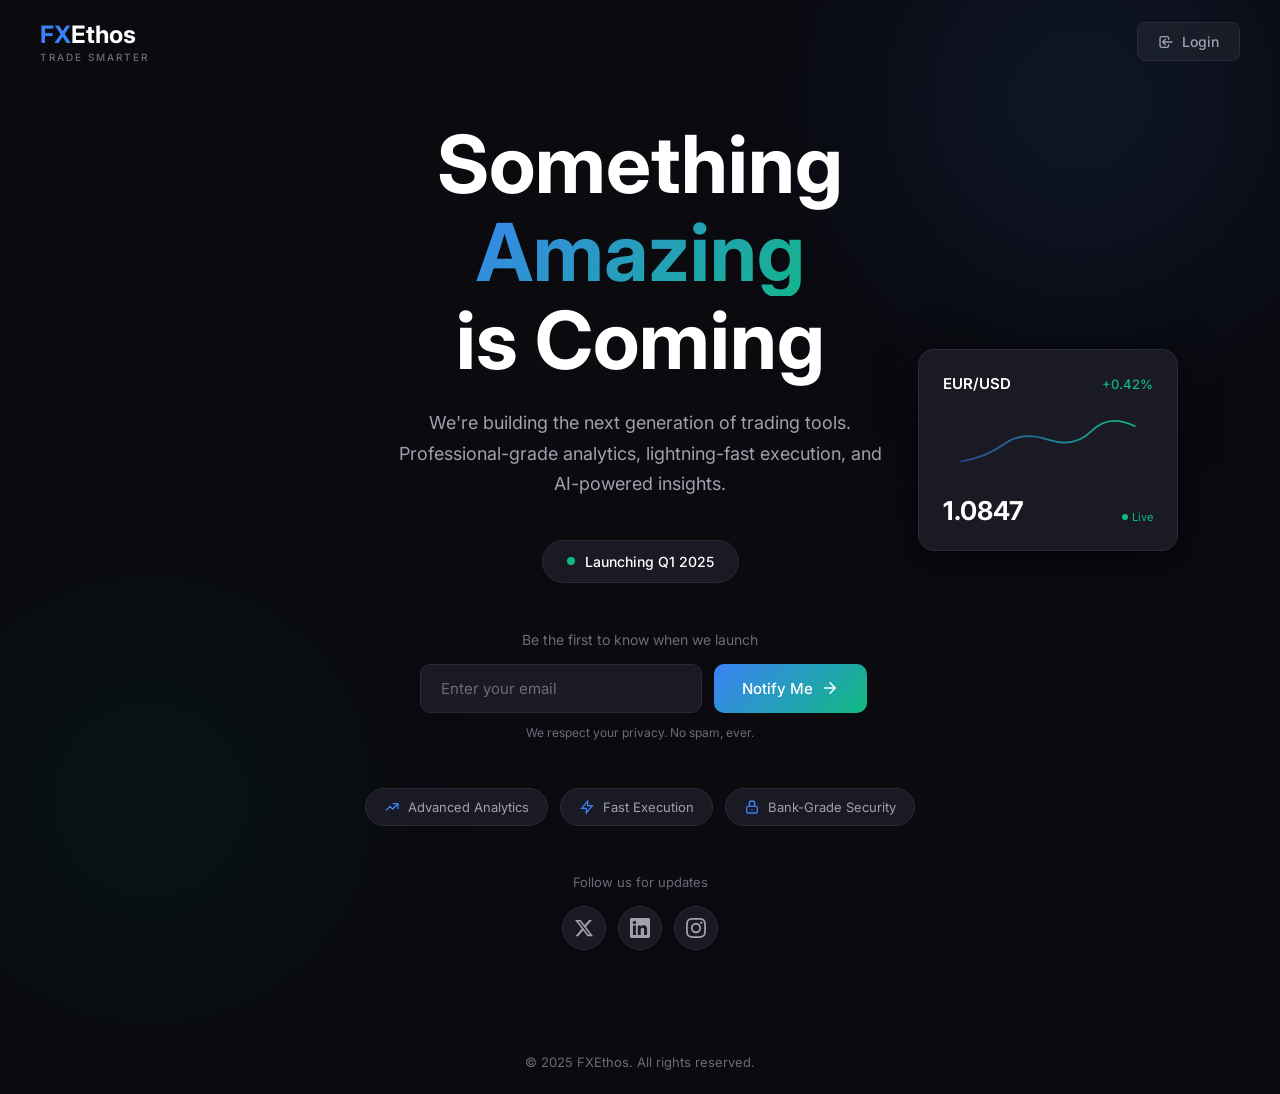
==== index.html @ 4a4040ed "Add Trade Smarter slogan to website - Added slogan under logo on Coming Soon page - Added slogan und" ====
<!DOCTYPE html>
<html lang="en">
<head>
    <meta charset="UTF-8">
    <meta name="viewport" content="width=device-width, initial-scale=1.0">
    <title>FXEthos - Coming Soon</title>
    <link rel="icon" type="image/svg+xml" href="favicon.svg">
    <link rel="preconnect" href="https://fonts.googleapis.com">
    <link rel="preconnect" href="https://fonts.gstatic.com" crossorigin>
    <link href="https://fonts.googleapis.com/css2?family=Inter:wght@300;400;500;600;700&display=swap" rel="stylesheet">
    <style>
        :root {
            --color-bg: #0a0a0f;
            --color-bg-card: #1a1a24;
            --color-text: #ffffff;
            --color-text-secondary: #a0a0b0;
            --color-text-muted: #6b6b7b;
            --color-primary: #3b82f6;
            --color-accent: #10b981;
            --color-border: #2a2a3a;
            --font-family: 'Inter', -apple-system, BlinkMacSystemFont, 'Segoe UI', Roboto, sans-serif;
        }

        * {
            margin: 0;
            padding: 0;
            box-sizing: border-box;
        }

        body {
            font-family: var(--font-family);
            background-color: var(--color-bg);
            color: var(--color-text);
            min-height: 100vh;
            display: flex;
            flex-direction: column;
            overflow-x: hidden;
            -webkit-font-smoothing: antialiased;
        }

        /* Background Effects */
        .bg-effects {
            position: fixed;
            inset: 0;
            z-index: 0;
            pointer-events: none;
        }

        .gradient-orb {
            position: absolute;
            border-radius: 50%;
            filter: blur(100px);
            opacity: 0.5;
        }

        .orb-1 {
            width: 600px;
            height: 600px;
            background: radial-gradient(circle, rgba(59, 130, 246, 0.3) 0%, transparent 70%);
            top: -200px;
            right: -100px;
            animation: float 20s ease-in-out infinite;
        }

        .orb-2 {
            width: 500px;
            height: 500px;
            background: radial-gradient(circle, rgba(16, 185, 129, 0.2) 0%, transparent 70%);
            bottom: -150px;
            left: -100px;
            animation: float 25s ease-in-out infinite reverse;
        }

        .grid-overlay {
            position: absolute;
            inset: 0;
            background-image:
                linear-gradient(rgba(255, 255, 255, 0.02) 1px, transparent 1px),
                linear-gradient(90deg, rgba(255, 255, 255, 0.02) 1px, transparent 1px);
            background-size: 60px 60px;
            mask-image: radial-gradient(ellipse at center, black 0%, transparent 70%);
        }

        @keyframes float {
            0%, 100% { transform: translate(0, 0) scale(1); }
            50% { transform: translate(30px, -30px) scale(1.1); }
        }

        /* Header with Login */
        .header {
            position: fixed;
            top: 0;
            left: 0;
            right: 0;
            padding: 20px 40px;
            display: flex;
            justify-content: space-between;
            align-items: center;
            z-index: 100;
        }

        .logo-container {
            display: flex;
            flex-direction: column;
        }

        .logo {
            font-size: 24px;
            font-weight: 700;
            text-decoration: none;
        }

        .logo-fx { color: var(--color-primary); }
        .logo-ethos { color: var(--color-text); }

        .logo-slogan {
            font-size: 10px;
            font-weight: 500;
            letter-spacing: 2px;
            color: var(--color-text-muted);
            text-transform: uppercase;
            margin-top: 2px;
        }

        .login-btn {
            display: inline-flex;
            align-items: center;
            gap: 8px;
            padding: 10px 20px;
            font-size: 14px;
            font-weight: 500;
            color: var(--color-text-secondary);
            background: rgba(255, 255, 255, 0.05);
            border: 1px solid var(--color-border);
            border-radius: 8px;
            text-decoration: none;
            transition: all 0.3s ease;
        }

        .login-btn:hover {
            background: rgba(255, 255, 255, 0.1);
            border-color: var(--color-primary);
            color: var(--color-text);
        }

        .login-btn svg {
            width: 16px;
            height: 16px;
        }

        /* Main Content */
        .coming-soon {
            flex: 1;
            display: flex;
            flex-direction: column;
            align-items: center;
            justify-content: center;
            padding: 120px 24px 80px;
            position: relative;
            z-index: 1;
            text-align: center;
        }

        .main-title {
            font-size: clamp(48px, 10vw, 80px);
            font-weight: 700;
            line-height: 1.1;
            margin-bottom: 24px;
        }

        .title-line {
            display: block;
        }

        .title-line.highlight {
            background: linear-gradient(135deg, var(--color-primary) 0%, var(--color-accent) 100%);
            -webkit-background-clip: text;
            -webkit-text-fill-color: transparent;
            background-clip: text;
        }

        .tagline {
            font-size: 18px;
            color: var(--color-text-secondary);
            max-width: 500px;
            line-height: 1.7;
            margin-bottom: 40px;
        }

        /* Launch Badge */
        .launch-badge {
            display: inline-flex;
            align-items: center;
            gap: 10px;
            padding: 12px 24px;
            background: var(--color-bg-card);
            border: 1px solid var(--color-border);
            border-radius: 50px;
            font-size: 14px;
            font-weight: 500;
            color: var(--color-text);
            margin-bottom: 48px;
        }

        .pulse-dot {
            width: 8px;
            height: 8px;
            background: var(--color-accent);
            border-radius: 50%;
            animation: pulse 2s infinite;
        }

        @keyframes pulse {
            0%, 100% { opacity: 1; box-shadow: 0 0 0 0 rgba(16, 185, 129, 0.5); }
            50% { opacity: 0.8; box-shadow: 0 0 0 8px rgba(16, 185, 129, 0); }
        }

        /* Email Signup */
        .notify-section {
            margin-bottom: 48px;
        }

        .notify-text {
            font-size: 14px;
            color: var(--color-text-muted);
            margin-bottom: 16px;
        }

        .notify-form {
            display: flex;
            gap: 12px;
            max-width: 440px;
            margin: 0 auto;
        }

        .email-input {
            flex: 1;
            padding: 14px 20px;
            font-size: 15px;
            font-family: inherit;
            background: var(--color-bg-card);
            border: 1px solid var(--color-border);
            border-radius: 10px;
            color: var(--color-text);
            outline: none;
            transition: all 0.3s ease;
        }

        .email-input::placeholder {
            color: var(--color-text-muted);
        }

        .email-input:focus {
            border-color: var(--color-primary);
            box-shadow: 0 0 0 3px rgba(59, 130, 246, 0.1);
        }

        .btn-primary {
            display: inline-flex;
            align-items: center;
            gap: 8px;
            padding: 14px 28px;
            font-size: 15px;
            font-weight: 500;
            font-family: inherit;
            background: linear-gradient(135deg, var(--color-primary) 0%, var(--color-accent) 100%);
            color: white;
            border: none;
            border-radius: 10px;
            cursor: pointer;
            transition: all 0.3s ease;
            white-space: nowrap;
        }

        .btn-primary:hover {
            transform: translateY(-2px);
            box-shadow: 0 0 30px rgba(59, 130, 246, 0.4);
        }

        .privacy-note {
            font-size: 12px;
            color: var(--color-text-muted);
            margin-top: 12px;
        }

        /* Features Preview */
        .features-preview {
            display: flex;
            flex-wrap: wrap;
            justify-content: center;
            gap: 12px;
            margin-bottom: 48px;
        }

        .feature-pill {
            display: inline-flex;
            align-items: center;
            gap: 8px;
            padding: 10px 18px;
            background: var(--color-bg-card);
            border: 1px solid var(--color-border);
            border-radius: 50px;
            font-size: 13px;
            color: var(--color-text-secondary);
        }

        .feature-pill svg {
            color: var(--color-primary);
        }

        /* Social Links */
        .social-section {
            text-align: center;
        }

        .social-text {
            font-size: 13px;
            color: var(--color-text-muted);
            margin-bottom: 16px;
        }

        .social-links {
            display: flex;
            justify-content: center;
            gap: 12px;
        }

        .social-link {
            width: 44px;
            height: 44px;
            display: flex;
            align-items: center;
            justify-content: center;
            background: var(--color-bg-card);
            border: 1px solid var(--color-border);
            border-radius: 50%;
            color: var(--color-text-secondary);
            transition: all 0.3s ease;
        }

        .social-link:hover {
            background: var(--color-primary);
            border-color: var(--color-primary);
            color: white;
            transform: translateY(-2px);
        }

        /* Floating Card */
        .floating-card {
            position: fixed;
            right: 8%;
            top: 50%;
            transform: translateY(-50%);
            z-index: 1;
            display: none;
        }

        @media (min-width: 1200px) {
            .floating-card {
                display: block;
            }
        }

        .trading-card {
            background: var(--color-bg-card);
            border: 1px solid var(--color-border);
            border-radius: 16px;
            padding: 24px;
            width: 260px;
            box-shadow: 0 8px 40px rgba(0, 0, 0, 0.5);
            animation: cardFloat 6s ease-in-out infinite;
        }

        @keyframes cardFloat {
            0%, 100% { transform: translateY(0); }
            50% { transform: translateY(-20px); }
        }

        .trading-card-header {
            display: flex;
            justify-content: space-between;
            align-items: center;
            margin-bottom: 16px;
        }

        .pair {
            font-weight: 600;
            font-size: 15px;
        }

        .change {
            font-size: 13px;
            font-weight: 500;
        }

        .change.positive { color: var(--color-accent); }

        .trading-card-chart {
            height: 70px;
            margin-bottom: 16px;
        }

        .chart-line {
            width: 100%;
            height: 100%;
        }

        .trading-card-price {
            display: flex;
            justify-content: space-between;
            align-items: baseline;
        }

        .price {
            font-size: 26px;
            font-weight: 700;
        }

        .time {
            font-size: 11px;
            color: var(--color-accent);
            display: flex;
            align-items: center;
            gap: 4px;
        }

        .time::before {
            content: '';
            width: 6px;
            height: 6px;
            background: var(--color-accent);
            border-radius: 50%;
            animation: pulse 2s infinite;
        }

        /* Footer */
        .footer {
            padding: 24px;
            text-align: center;
            position: relative;
            z-index: 1;
        }

        .footer p {
            font-size: 13px;
            color: var(--color-text-muted);
        }

        /* Responsive */
        @media (max-width: 640px) {
            .header {
                padding: 16px 20px;
            }

            .notify-form {
                flex-direction: column;
            }

            .btn-primary {
                justify-content: center;
            }

            .features-preview {
                flex-direction: column;
                align-items: center;
            }
        }

        /* Success message */
        .success-message {
            display: none;
            padding: 16px 24px;
            background: rgba(16, 185, 129, 0.1);
            border: 1px solid var(--color-accent);
            border-radius: 10px;
            color: var(--color-accent);
            font-size: 14px;
            margin-top: 16px;
        }

        .success-message.show {
            display: block;
            animation: fadeIn 0.3s ease;
        }

        @keyframes fadeIn {
            from { opacity: 0; transform: translateY(-10px); }
            to { opacity: 1; transform: translateY(0); }
        }
    </style>
</head>
<body>
    <!-- Background Effects -->
    <div class="bg-effects">
        <div class="gradient-orb orb-1"></div>
        <div class="gradient-orb orb-2"></div>
        <div class="grid-overlay"></div>
    </div>

    <!-- Header -->
    <header class="header">
        <div class="logo-container">
            <a href="#" class="logo">
                <span class="logo-fx">FX</span><span class="logo-ethos">Ethos</span>
            </a>
            <span class="logo-slogan">Trade Smarter</span>
        </div>
        <a href="main.html" class="login-btn">
            <svg xmlns="http://www.w3.org/2000/svg" fill="none" viewBox="0 0 24 24" stroke="currentColor">
                <path stroke-linecap="round" stroke-linejoin="round" stroke-width="2" d="M11 16l-4-4m0 0l4-4m-4 4h14m-5 4v1a3 3 0 01-3 3H6a3 3 0 01-3-3V7a3 3 0 013-3h7a3 3 0 013 3v1"/>
            </svg>
            Login
        </a>
    </header>

    <!-- Main Content -->
    <main class="coming-soon">
        <h1 class="main-title">
            <span class="title-line">Something</span>
            <span class="title-line highlight">Amazing</span>
            <span class="title-line">is Coming</span>
        </h1>

        <p class="tagline">
            We're building the next generation of trading tools.
            Professional-grade analytics, lightning-fast execution, and AI-powered insights.
        </p>

        <div class="launch-badge">
            <span class="pulse-dot"></span>
            <span>Launching Q1 2025</span>
        </div>

        <div class="notify-section">
            <p class="notify-text">Be the first to know when we launch</p>
            <form class="notify-form" id="notifyForm">
                <input
                    type="email"
                    placeholder="Enter your email"
                    class="email-input"
                    required
                >
                <button type="submit" class="btn-primary">
                    Notify Me
                    <svg xmlns="http://www.w3.org/2000/svg" width="18" height="18" viewBox="0 0 24 24" fill="none" stroke="currentColor" stroke-width="2" stroke-linecap="round" stroke-linejoin="round">
                        <path d="M5 12h14M12 5l7 7-7 7"/>
                    </svg>
                </button>
            </form>
            <div class="success-message" id="successMessage">
                Thanks! We'll notify you when we launch.
            </div>
            <p class="privacy-note">We respect your privacy. No spam, ever.</p>
        </div>

        <div class="features-preview">
            <div class="feature-pill">
                <svg xmlns="http://www.w3.org/2000/svg" width="16" height="16" viewBox="0 0 24 24" fill="none" stroke="currentColor" stroke-width="2">
                    <path d="M13 7h8m0 0v8m0-8l-8 8-4-4-6 6"/>
                </svg>
                Advanced Analytics
            </div>
            <div class="feature-pill">
                <svg xmlns="http://www.w3.org/2000/svg" width="16" height="16" viewBox="0 0 24 24" fill="none" stroke="currentColor" stroke-width="2">
                    <path d="M13 10V3L4 14h7v7l9-11h-7z"/>
                </svg>
                Fast Execution
            </div>
            <div class="feature-pill">
                <svg xmlns="http://www.w3.org/2000/svg" width="16" height="16" viewBox="0 0 24 24" fill="none" stroke="currentColor" stroke-width="2">
                    <path d="M12 15v2m-6 4h12a2 2 0 002-2v-6a2 2 0 00-2-2H6a2 2 0 00-2 2v6a2 2 0 002 2zm10-10V7a4 4 0 00-8 0v4h8z"/>
                </svg>
                Bank-Grade Security
            </div>
        </div>

        <div class="social-section">
            <p class="social-text">Follow us for updates</p>
            <div class="social-links">
                <a href="#" aria-label="Twitter" class="social-link">
                    <svg xmlns="http://www.w3.org/2000/svg" width="20" height="20" fill="currentColor" viewBox="0 0 24 24">
                        <path d="M18.244 2.25h3.308l-7.227 8.26 8.502 11.24H16.17l-5.214-6.817L4.99 21.75H1.68l7.73-8.835L1.254 2.25H8.08l4.713 6.231zm-1.161 17.52h1.833L7.084 4.126H5.117z"/>
                    </svg>
                </a>
                <a href="#" aria-label="LinkedIn" class="social-link">
                    <svg xmlns="http://www.w3.org/2000/svg" width="20" height="20" fill="currentColor" viewBox="0 0 24 24">
                        <path d="M20.447 20.452h-3.554v-5.569c0-1.328-.027-3.037-1.852-3.037-1.853 0-2.136 1.445-2.136 2.939v5.667H9.351V9h3.414v1.561h.046c.477-.9 1.637-1.85 3.37-1.85 3.601 0 4.267 2.37 4.267 5.455v6.286zM5.337 7.433c-1.144 0-2.063-.926-2.063-2.065 0-1.138.92-2.063 2.063-2.063 1.14 0 2.064.925 2.064 2.063 0 1.139-.925 2.065-2.064 2.065zm1.782 13.019H3.555V9h3.564v11.452zM22.225 0H1.771C.792 0 0 .774 0 1.729v20.542C0 23.227.792 24 1.771 24h20.451C23.2 24 24 23.227 24 22.271V1.729C24 .774 23.2 0 22.222 0h.003z"/>
                    </svg>
                </a>
                <a href="#" aria-label="Instagram" class="social-link">
                    <svg xmlns="http://www.w3.org/2000/svg" width="20" height="20" fill="currentColor" viewBox="0 0 24 24">
                        <path d="M12 2.163c3.204 0 3.584.012 4.85.07 3.252.148 4.771 1.691 4.919 4.919.058 1.265.069 1.645.069 4.849 0 3.205-.012 3.584-.069 4.849-.149 3.225-1.664 4.771-4.919 4.919-1.266.058-1.644.07-4.85.07-3.204 0-3.584-.012-4.849-.07-3.26-.149-4.771-1.699-4.919-4.92-.058-1.265-.07-1.644-.07-4.849 0-3.204.013-3.583.07-4.849.149-3.227 1.664-4.771 4.919-4.919 1.266-.057 1.645-.069 4.849-.069zM12 0C8.741 0 8.333.014 7.053.072 2.695.272.273 2.69.073 7.052.014 8.333 0 8.741 0 12c0 3.259.014 3.668.072 4.948.2 4.358 2.618 6.78 6.98 6.98C8.333 23.986 8.741 24 12 24c3.259 0 3.668-.014 4.948-.072 4.354-.2 6.782-2.618 6.979-6.98.059-1.28.073-1.689.073-4.948 0-3.259-.014-3.667-.072-4.947-.196-4.354-2.617-6.78-6.979-6.98C15.668.014 15.259 0 12 0zm0 5.838a6.162 6.162 0 100 12.324 6.162 6.162 0 000-12.324zM12 16a4 4 0 110-8 4 4 0 010 8zm6.406-11.845a1.44 1.44 0 100 2.881 1.44 1.44 0 000-2.881z"/>
                    </svg>
                </a>
            </div>
        </div>
    </main>

    <!-- Floating Trading Card -->
    <div class="floating-card">
        <div class="trading-card">
            <div class="trading-card-header">
                <span class="pair">EUR/USD</span>
                <span class="change positive">+0.42%</span>
            </div>
            <div class="trading-card-chart">
                <svg viewBox="0 0 200 80" class="chart-line">
                    <path d="M0,60 Q30,55 50,40 T100,35 T150,25 T200,20" fill="none" stroke="url(#chartGradient)" stroke-width="2"/>
                    <defs>
                        <linearGradient id="chartGradient" x1="0%" y1="0%" x2="100%" y2="0%">
                            <stop offset="0%" style="stop-color:#3b82f6;stop-opacity:0.5" />
                            <stop offset="100%" style="stop-color:#10b981;stop-opacity:1" />
                        </linearGradient>
                    </defs>
                </svg>
            </div>
            <div class="trading-card-price">
                <span class="price" id="livePrice">1.0847</span>
                <span class="time">Live</span>
            </div>
        </div>
    </div>

    <!-- Footer -->
    <footer class="footer">
        <p>&copy; 2025 FXEthos. All rights reserved.</p>
    </footer>

    <script>
        // Form submission
        document.getElementById('notifyForm').addEventListener('submit', function(e) {
            e.preventDefault();
            const email = this.querySelector('.email-input').value;
            console.log('Email submitted:', email);

            // Show success message
            document.getElementById('successMessage').classList.add('show');
            this.querySelector('.email-input').value = '';

            // Hide after 5 seconds
            setTimeout(() => {
                document.getElementById('successMessage').classList.remove('show');
            }, 5000);
        });

        // Simulated live price
        const priceElement = document.getElementById('livePrice');
        let basePrice = 1.0847;

        setInterval(() => {
            const change = (Math.random() - 0.5) * 0.0010;
            basePrice += change;
            if (priceElement) {
                priceElement.textContent = basePrice.toFixed(4);
            }
        }, 3000);
    </script>
</body>
</html>
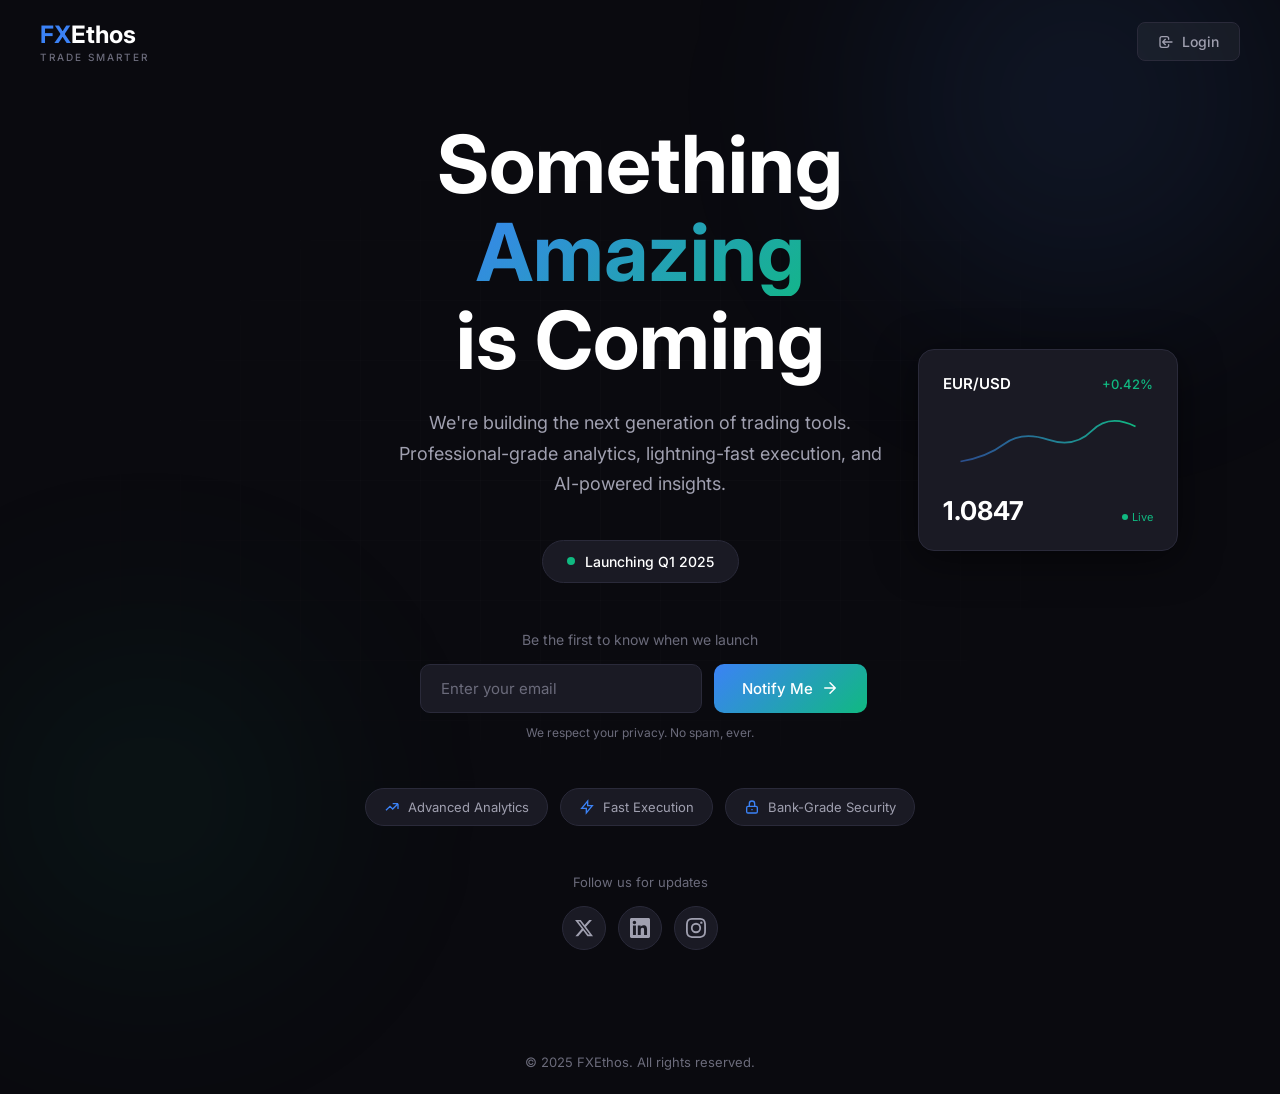
==== commit 73a5a630: "Add X social media assets and update Twitter link - Add X profile picture (400x400) and header banne" ====
--- a/index.html
+++ b/index.html
@@ -533,13 +533,15 @@
 
         <div class="notify-section">
             <p class="notify-text">Be the first to know when we launch</p>
-            <form class="notify-form" id="notifyForm">
+            <form class="notify-form" id="notifyForm" action="https://formspree.io/f/xjggbkoe" method="POST">
                 <input
                     type="email"
+                    name="email"
                     placeholder="Enter your email"
                     class="email-input"
                     required
                 >
+                <input type="hidden" name="_subject" value="New FXEthos Signup!">
                 <button type="submit" class="btn-primary">
                     Notify Me
                     <svg xmlns="http://www.w3.org/2000/svg" width="18" height="18" viewBox="0 0 24 24" fill="none" stroke="currentColor" stroke-width="2" stroke-linecap="round" stroke-linejoin="round">
@@ -577,7 +579,7 @@
         <div class="social-section">
             <p class="social-text">Follow us for updates</p>
             <div class="social-links">
-                <a href="#" aria-label="Twitter" class="social-link">
+                <a href="https://x.com/FXEthosTrader" target="_blank" aria-label="Twitter" class="social-link">
                     <svg xmlns="http://www.w3.org/2000/svg" width="20" height="20" fill="currentColor" viewBox="0 0 24 24">
                         <path d="M18.244 2.25h3.308l-7.227 8.26 8.502 11.24H16.17l-5.214-6.817L4.99 21.75H1.68l7.73-8.835L1.254 2.25H8.08l4.713 6.231zm-1.161 17.52h1.833L7.084 4.126H5.117z"/>
                     </svg>
@@ -627,20 +629,47 @@
     </footer>
 
     <script>
-        // Form submission
-        document.getElementById('notifyForm').addEventListener('submit', function(e) {
+        // Form submission with Formspree
+        document.getElementById('notifyForm').addEventListener('submit', async function(e) {
             e.preventDefault();
-            const email = this.querySelector('.email-input').value;
-            console.log('Email submitted:', email);
-
-            // Show success message
-            document.getElementById('successMessage').classList.add('show');
-            this.querySelector('.email-input').value = '';
-
-            // Hide after 5 seconds
-            setTimeout(() => {
-                document.getElementById('successMessage').classList.remove('show');
-            }, 5000);
+
+            const form = this;
+            const email = form.querySelector('.email-input').value;
+            const submitBtn = form.querySelector('.btn-primary');
+            const originalBtnText = submitBtn.innerHTML;
+
+            // Show loading state
+            submitBtn.innerHTML = 'Sending...';
+            submitBtn.disabled = true;
+
+            try {
+                const response = await fetch(form.action, {
+                    method: 'POST',
+                    body: new FormData(form),
+                    headers: {
+                        'Accept': 'application/json'
+                    }
+                });
+
+                if (response.ok) {
+                    // Show success message
+                    document.getElementById('successMessage').classList.add('show');
+                    form.querySelector('.email-input').value = '';
+
+                    // Hide after 5 seconds
+                    setTimeout(() => {
+                        document.getElementById('successMessage').classList.remove('show');
+                    }, 5000);
+                } else {
+                    alert('Oops! Something went wrong. Please try again.');
+                }
+            } catch (error) {
+                alert('Oops! Something went wrong. Please try again.');
+            }
+
+            // Reset button
+            submitBtn.innerHTML = originalBtnText;
+            submitBtn.disabled = false;
         });
 
         // Simulated live price
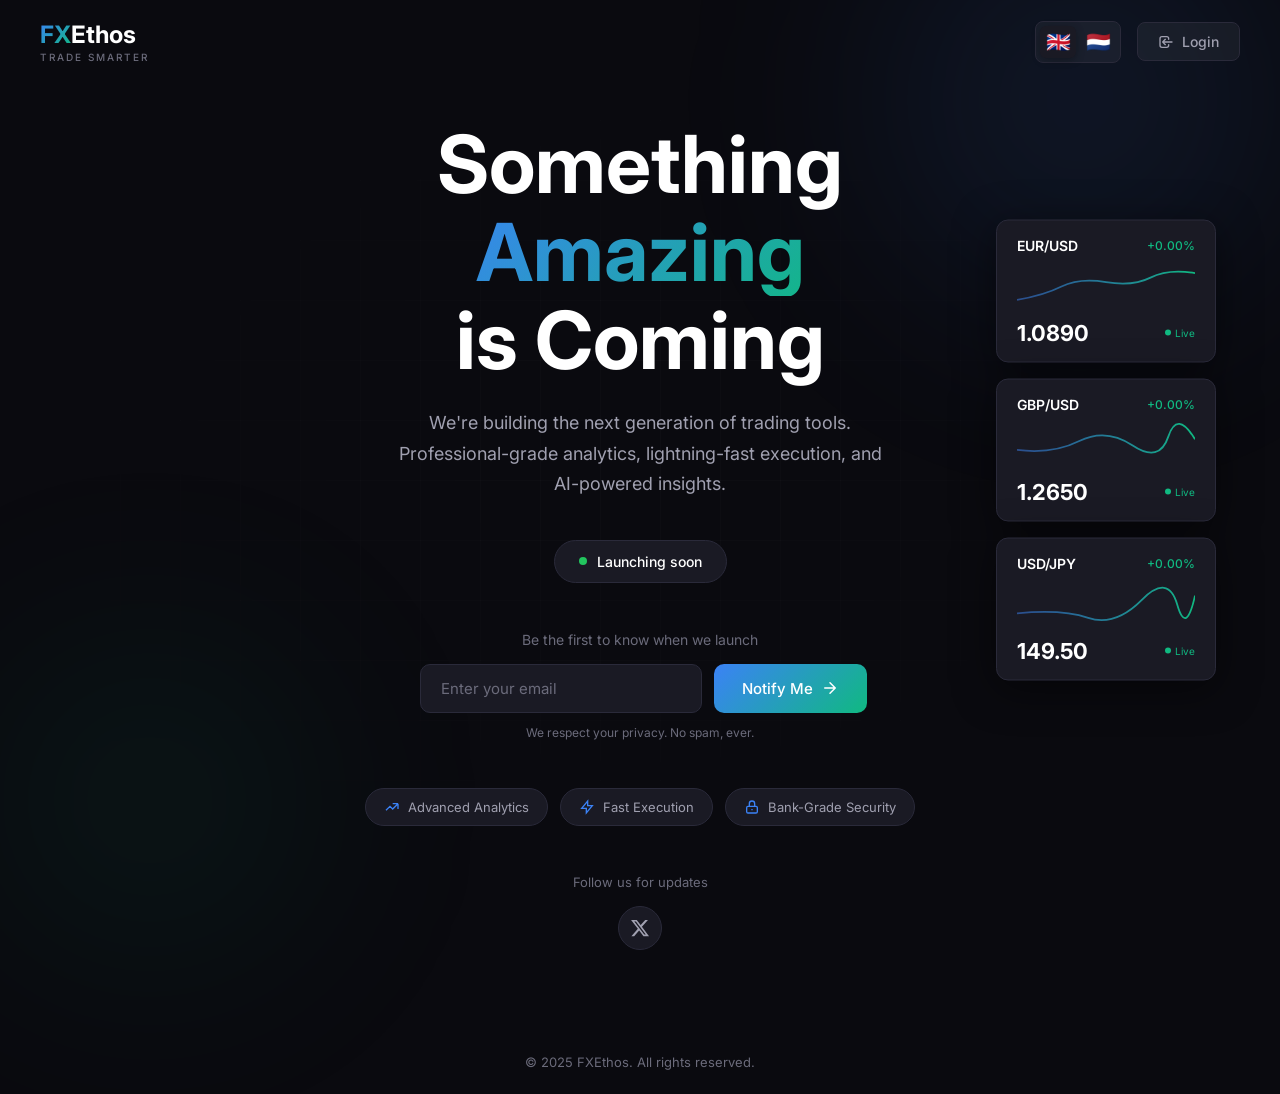
==== commit db4f72aa: "Add live forex prices, language switcher, and password-protected login - Add 3 live trading cards (E" ====
--- a/index.html
+++ b/index.html
@@ -110,7 +110,12 @@
             text-decoration: none;
         }
 
-        .logo-fx { color: var(--color-primary); }
+        .logo-fx {
+            background: linear-gradient(135deg, var(--color-primary) 0%, var(--color-accent) 100%);
+            -webkit-background-clip: text;
+            -webkit-text-fill-color: transparent;
+            background-clip: text;
+        }
         .logo-ethos { color: var(--color-text); }
 
         .logo-slogan {
@@ -148,6 +153,47 @@
             height: 16px;
         }
 
+        /* Language Switcher */
+        .header-right {
+            display: flex;
+            align-items: center;
+            gap: 16px;
+        }
+
+        .lang-switcher {
+            display: flex;
+            align-items: center;
+            gap: 4px;
+            background: rgba(255, 255, 255, 0.05);
+            border: 1px solid var(--color-border);
+            border-radius: 8px;
+            padding: 4px;
+        }
+
+        .lang-btn {
+            display: flex;
+            align-items: center;
+            justify-content: center;
+            width: 36px;
+            height: 32px;
+            border: none;
+            background: transparent;
+            border-radius: 6px;
+            cursor: pointer;
+            transition: all 0.2s ease;
+            font-size: 20px;
+            line-height: 1;
+        }
+
+        .lang-btn:hover {
+            background: rgba(255, 255, 255, 0.1);
+        }
+
+        .lang-btn.active {
+            background: var(--color-bg-card);
+            box-shadow: 0 2px 8px rgba(0, 0, 0, 0.3);
+        }
+
         /* Main Content */
         .coming-soon {
             flex: 1;
@@ -205,14 +251,20 @@
         .pulse-dot {
             width: 8px;
             height: 8px;
-            background: var(--color-accent);
+            background: #22c55e;
             border-radius: 50%;
             animation: pulse 2s infinite;
         }
 
         @keyframes pulse {
-            0%, 100% { opacity: 1; box-shadow: 0 0 0 0 rgba(16, 185, 129, 0.5); }
-            50% { opacity: 0.8; box-shadow: 0 0 0 8px rgba(16, 185, 129, 0); }
+            0%, 100% {
+                background: #0d6832;
+                box-shadow: 0 0 2px rgba(13, 104, 50, 0.3);
+            }
+            50% {
+                background: #6ee7b7;
+                box-shadow: 0 0 14px #6ee7b7, 0 0 28px rgba(110, 231, 183, 0.7);
+            }
         }
 
         /* Email Signup */
@@ -345,59 +397,70 @@
             transform: translateY(-2px);
         }
 
-        /* Floating Card */
-        .floating-card {
+        /* Floating Cards */
+        .floating-cards {
             position: fixed;
-            right: 8%;
+            right: 5%;
             top: 50%;
             transform: translateY(-50%);
             z-index: 1;
             display: none;
+            flex-direction: column;
+            gap: 16px;
         }
 
         @media (min-width: 1200px) {
-            .floating-card {
-                display: block;
+            .floating-cards {
+                display: flex;
             }
         }
 
         .trading-card {
             background: var(--color-bg-card);
             border: 1px solid var(--color-border);
-            border-radius: 16px;
-            padding: 24px;
-            width: 260px;
+            border-radius: 12px;
+            padding: 16px 20px;
+            width: 220px;
             box-shadow: 0 8px 40px rgba(0, 0, 0, 0.5);
             animation: cardFloat 6s ease-in-out infinite;
         }
 
+        .trading-card:nth-child(2) {
+            animation-delay: -2s;
+        }
+
+        .trading-card:nth-child(3) {
+            animation-delay: -4s;
+        }
+
         @keyframes cardFloat {
             0%, 100% { transform: translateY(0); }
-            50% { transform: translateY(-20px); }
+            50% { transform: translateY(-10px); }
         }
 
         .trading-card-header {
             display: flex;
             justify-content: space-between;
             align-items: center;
-            margin-bottom: 16px;
+            margin-bottom: 8px;
         }
 
         .pair {
             font-weight: 600;
-            font-size: 15px;
+            font-size: 14px;
         }
 
         .change {
-            font-size: 13px;
+            font-size: 12px;
             font-weight: 500;
         }
 
         .change.positive { color: var(--color-accent); }
+        .change.negative { color: #ef4444; }
 
         .trading-card-chart {
-            height: 70px;
-            margin-bottom: 16px;
+            height: 50px;
+            margin-bottom: 8px;
         }
 
         .chart-line {
@@ -408,29 +471,33 @@
         .trading-card-price {
             display: flex;
             justify-content: space-between;
-            align-items: baseline;
+            align-items: center;
         }
 
         .price {
-            font-size: 26px;
+            font-size: 22px;
             font-weight: 700;
         }
 
-        .time {
-            font-size: 11px;
+        .time-badge {
+            font-size: 10px;
             color: var(--color-accent);
             display: flex;
             align-items: center;
             gap: 4px;
         }
 
-        .time::before {
-            content: '';
+        .live-dot {
             width: 6px;
             height: 6px;
             background: var(--color-accent);
             border-radius: 50%;
-            animation: pulse 2s infinite;
+            animation: livePulse 2s infinite;
+        }
+
+        @keyframes livePulse {
+            0%, 100% { opacity: 1; box-shadow: 0 0 4px var(--color-accent); }
+            50% { opacity: 0.5; box-shadow: 0 0 8px var(--color-accent); }
         }
 
         /* Footer */
@@ -505,54 +572,61 @@
             </a>
             <span class="logo-slogan">Trade Smarter</span>
         </div>
-        <a href="main.html" class="login-btn">
-            <svg xmlns="http://www.w3.org/2000/svg" fill="none" viewBox="0 0 24 24" stroke="currentColor">
-                <path stroke-linecap="round" stroke-linejoin="round" stroke-width="2" d="M11 16l-4-4m0 0l4-4m-4 4h14m-5 4v1a3 3 0 01-3 3H6a3 3 0 01-3-3V7a3 3 0 013-3h7a3 3 0 013 3v1"/>
-            </svg>
-            Login
-        </a>
+        <div class="header-right">
+            <div class="lang-switcher">
+                <button class="lang-btn active" data-lang="en" title="English">🇬🇧</button>
+                <button class="lang-btn" data-lang="nl" title="Nederlands">🇳🇱</button>
+            </div>
+            <a href="main.html" class="login-btn">
+                <svg xmlns="http://www.w3.org/2000/svg" fill="none" viewBox="0 0 24 24" stroke="currentColor">
+                    <path stroke-linecap="round" stroke-linejoin="round" stroke-width="2" d="M11 16l-4-4m0 0l4-4m-4 4h14m-5 4v1a3 3 0 01-3 3H6a3 3 0 01-3-3V7a3 3 0 013-3h7a3 3 0 013 3v1"/>
+                </svg>
+                <span data-i18n="login">Login</span>
+            </a>
+        </div>
     </header>
 
     <!-- Main Content -->
     <main class="coming-soon">
         <h1 class="main-title">
-            <span class="title-line">Something</span>
-            <span class="title-line highlight">Amazing</span>
-            <span class="title-line">is Coming</span>
+            <span class="title-line" data-i18n="title1">Something</span>
+            <span class="title-line highlight" data-i18n="title2">Amazing</span>
+            <span class="title-line" data-i18n="title3">is Coming</span>
         </h1>
 
-        <p class="tagline">
+        <p class="tagline" data-i18n="tagline">
             We're building the next generation of trading tools.
             Professional-grade analytics, lightning-fast execution, and AI-powered insights.
         </p>
 
         <div class="launch-badge">
             <span class="pulse-dot"></span>
-            <span>Launching Q1 2025</span>
+            <span data-i18n="launchDate">Launching soon</span>
         </div>
 
         <div class="notify-section">
-            <p class="notify-text">Be the first to know when we launch</p>
+            <p class="notify-text" data-i18n="notifyText">Be the first to know when we launch</p>
             <form class="notify-form" id="notifyForm" action="https://formspree.io/f/xjggbkoe" method="POST">
                 <input
                     type="email"
                     name="email"
+                    data-i18n-placeholder="emailPlaceholder"
                     placeholder="Enter your email"
                     class="email-input"
                     required
                 >
                 <input type="hidden" name="_subject" value="New FXEthos Signup!">
                 <button type="submit" class="btn-primary">
-                    Notify Me
+                    <span data-i18n="notifyBtn">Notify Me</span>
                     <svg xmlns="http://www.w3.org/2000/svg" width="18" height="18" viewBox="0 0 24 24" fill="none" stroke="currentColor" stroke-width="2" stroke-linecap="round" stroke-linejoin="round">
                         <path d="M5 12h14M12 5l7 7-7 7"/>
                     </svg>
                 </button>
             </form>
-            <div class="success-message" id="successMessage">
+            <div class="success-message" id="successMessage" data-i18n="successMsg">
                 Thanks! We'll notify you when we launch.
             </div>
-            <p class="privacy-note">We respect your privacy. No spam, ever.</p>
+            <p class="privacy-note" data-i18n="privacyNote">We respect your privacy. No spam, ever.</p>
         </div>
 
         <div class="features-preview">
@@ -560,56 +634,46 @@
                 <svg xmlns="http://www.w3.org/2000/svg" width="16" height="16" viewBox="0 0 24 24" fill="none" stroke="currentColor" stroke-width="2">
                     <path d="M13 7h8m0 0v8m0-8l-8 8-4-4-6 6"/>
                 </svg>
-                Advanced Analytics
+                <span data-i18n="feature1">Advanced Analytics</span>
             </div>
             <div class="feature-pill">
                 <svg xmlns="http://www.w3.org/2000/svg" width="16" height="16" viewBox="0 0 24 24" fill="none" stroke="currentColor" stroke-width="2">
                     <path d="M13 10V3L4 14h7v7l9-11h-7z"/>
                 </svg>
-                Fast Execution
+                <span data-i18n="feature2">Fast Execution</span>
             </div>
             <div class="feature-pill">
                 <svg xmlns="http://www.w3.org/2000/svg" width="16" height="16" viewBox="0 0 24 24" fill="none" stroke="currentColor" stroke-width="2">
                     <path d="M12 15v2m-6 4h12a2 2 0 002-2v-6a2 2 0 00-2-2H6a2 2 0 00-2 2v6a2 2 0 002 2zm10-10V7a4 4 0 00-8 0v4h8z"/>
                 </svg>
-                Bank-Grade Security
+                <span data-i18n="feature3">Bank-Grade Security</span>
             </div>
         </div>
 
         <div class="social-section">
-            <p class="social-text">Follow us for updates</p>
+            <p class="social-text" data-i18n="socialText">Follow us for updates</p>
             <div class="social-links">
                 <a href="https://x.com/FXEthosTrader" target="_blank" aria-label="Twitter" class="social-link">
                     <svg xmlns="http://www.w3.org/2000/svg" width="20" height="20" fill="currentColor" viewBox="0 0 24 24">
                         <path d="M18.244 2.25h3.308l-7.227 8.26 8.502 11.24H16.17l-5.214-6.817L4.99 21.75H1.68l7.73-8.835L1.254 2.25H8.08l4.713 6.231zm-1.161 17.52h1.833L7.084 4.126H5.117z"/>
                     </svg>
                 </a>
-                <a href="#" aria-label="LinkedIn" class="social-link">
-                    <svg xmlns="http://www.w3.org/2000/svg" width="20" height="20" fill="currentColor" viewBox="0 0 24 24">
-                        <path d="M20.447 20.452h-3.554v-5.569c0-1.328-.027-3.037-1.852-3.037-1.853 0-2.136 1.445-2.136 2.939v5.667H9.351V9h3.414v1.561h.046c.477-.9 1.637-1.85 3.37-1.85 3.601 0 4.267 2.37 4.267 5.455v6.286zM5.337 7.433c-1.144 0-2.063-.926-2.063-2.065 0-1.138.92-2.063 2.063-2.063 1.14 0 2.064.925 2.064 2.063 0 1.139-.925 2.065-2.064 2.065zm1.782 13.019H3.555V9h3.564v11.452zM22.225 0H1.771C.792 0 0 .774 0 1.729v20.542C0 23.227.792 24 1.771 24h20.451C23.2 24 24 23.227 24 22.271V1.729C24 .774 23.2 0 22.222 0h.003z"/>
-                    </svg>
-                </a>
-                <a href="#" aria-label="Instagram" class="social-link">
-                    <svg xmlns="http://www.w3.org/2000/svg" width="20" height="20" fill="currentColor" viewBox="0 0 24 24">
-                        <path d="M12 2.163c3.204 0 3.584.012 4.85.07 3.252.148 4.771 1.691 4.919 4.919.058 1.265.069 1.645.069 4.849 0 3.205-.012 3.584-.069 4.849-.149 3.225-1.664 4.771-4.919 4.919-1.266.058-1.644.07-4.85.07-3.204 0-3.584-.012-4.849-.07-3.26-.149-4.771-1.699-4.919-4.92-.058-1.265-.07-1.644-.07-4.849 0-3.204.013-3.583.07-4.849.149-3.227 1.664-4.771 4.919-4.919 1.266-.057 1.645-.069 4.849-.069zM12 0C8.741 0 8.333.014 7.053.072 2.695.272.273 2.69.073 7.052.014 8.333 0 8.741 0 12c0 3.259.014 3.668.072 4.948.2 4.358 2.618 6.78 6.98 6.98C8.333 23.986 8.741 24 12 24c3.259 0 3.668-.014 4.948-.072 4.354-.2 6.782-2.618 6.979-6.98.059-1.28.073-1.689.073-4.948 0-3.259-.014-3.667-.072-4.947-.196-4.354-2.617-6.78-6.979-6.98C15.668.014 15.259 0 12 0zm0 5.838a6.162 6.162 0 100 12.324 6.162 6.162 0 000-12.324zM12 16a4 4 0 110-8 4 4 0 010 8zm6.406-11.845a1.44 1.44 0 100 2.881 1.44 1.44 0 000-2.881z"/>
-                    </svg>
-                </a>
             </div>
         </div>
     </main>
 
-    <!-- Floating Trading Card -->
-    <div class="floating-card">
-        <div class="trading-card">
+    <!-- Floating Trading Cards -->
+    <div class="floating-cards">
+        <div class="trading-card" data-pair="EURUSD">
             <div class="trading-card-header">
                 <span class="pair">EUR/USD</span>
-                <span class="change positive">+0.42%</span>
+                <span class="change positive" id="changeEURUSD">+0.00%</span>
             </div>
             <div class="trading-card-chart">
-                <svg viewBox="0 0 200 80" class="chart-line">
-                    <path d="M0,60 Q30,55 50,40 T100,35 T150,25 T200,20" fill="none" stroke="url(#chartGradient)" stroke-width="2"/>
+                <svg viewBox="0 0 200 50" class="chart-line">
+                    <path d="M0,40 Q30,35 50,25 T100,20 T150,15 T200,10" fill="none" stroke="url(#chartGradient1)" stroke-width="2"/>
                     <defs>
-                        <linearGradient id="chartGradient" x1="0%" y1="0%" x2="100%" y2="0%">
+                        <linearGradient id="chartGradient1" x1="0%" y1="0%" x2="100%" y2="0%">
                             <stop offset="0%" style="stop-color:#3b82f6;stop-opacity:0.5" />
                             <stop offset="100%" style="stop-color:#10b981;stop-opacity:1" />
                         </linearGradient>
@@ -617,18 +681,146 @@
                 </svg>
             </div>
             <div class="trading-card-price">
-                <span class="price" id="livePrice">1.0847</span>
-                <span class="time">Live</span>
+                <span class="price" id="priceEURUSD">1.0890</span>
+                <span class="time-badge"><span class="live-dot"></span>Live</span>
+            </div>
+        </div>
+        <div class="trading-card" data-pair="GBPUSD">
+            <div class="trading-card-header">
+                <span class="pair">GBP/USD</span>
+                <span class="change positive" id="changeGBPUSD">+0.00%</span>
+            </div>
+            <div class="trading-card-chart">
+                <svg viewBox="0 0 200 50" class="chart-line">
+                    <path d="M0,30 Q40,35 70,20 T130,25 T170,15 T200,18" fill="none" stroke="url(#chartGradient2)" stroke-width="2"/>
+                    <defs>
+                        <linearGradient id="chartGradient2" x1="0%" y1="0%" x2="100%" y2="0%">
+                            <stop offset="0%" style="stop-color:#3b82f6;stop-opacity:0.5" />
+                            <stop offset="100%" style="stop-color:#10b981;stop-opacity:1" />
+                        </linearGradient>
+                    </defs>
+                </svg>
+            </div>
+            <div class="trading-card-price">
+                <span class="price" id="priceGBPUSD">1.2650</span>
+                <span class="time-badge"><span class="live-dot"></span>Live</span>
+            </div>
+        </div>
+        <div class="trading-card" data-pair="USDJPY">
+            <div class="trading-card-header">
+                <span class="pair">USD/JPY</span>
+                <span class="change positive" id="changeUSDJPY">+0.00%</span>
+            </div>
+            <div class="trading-card-chart">
+                <svg viewBox="0 0 200 50" class="chart-line">
+                    <path d="M0,35 Q50,30 80,40 T140,20 T180,25 T200,15" fill="none" stroke="url(#chartGradient3)" stroke-width="2"/>
+                    <defs>
+                        <linearGradient id="chartGradient3" x1="0%" y1="0%" x2="100%" y2="0%">
+                            <stop offset="0%" style="stop-color:#3b82f6;stop-opacity:0.5" />
+                            <stop offset="100%" style="stop-color:#10b981;stop-opacity:1" />
+                        </linearGradient>
+                    </defs>
+                </svg>
+            </div>
+            <div class="trading-card-price">
+                <span class="price" id="priceUSDJPY">149.50</span>
+                <span class="time-badge"><span class="live-dot"></span>Live</span>
             </div>
         </div>
     </div>
 
     <!-- Footer -->
     <footer class="footer">
-        <p>&copy; 2025 FXEthos. All rights reserved.</p>
+        <p data-i18n="footer">&copy; 2025 FXEthos. All rights reserved.</p>
     </footer>
 
     <script>
+        // Translations
+        const translations = {
+            en: {
+                login: 'Login',
+                title1: 'Something',
+                title2: 'Amazing',
+                title3: 'is Coming',
+                tagline: "We're building the next generation of trading tools. Professional-grade analytics, lightning-fast execution, and AI-powered insights.",
+                launchDate: 'Launching soon',
+                notifyText: 'Be the first to know when we launch',
+                emailPlaceholder: 'Enter your email',
+                notifyBtn: 'Notify Me',
+                successMsg: "Thanks! We'll notify you when we launch.",
+                privacyNote: 'We respect your privacy. No spam, ever.',
+                feature1: 'Advanced Analytics',
+                feature2: 'Fast Execution',
+                feature3: 'Bank-Grade Security',
+                socialText: 'Follow us for updates',
+                footer: '© 2025 FXEthos. All rights reserved.',
+                sending: 'Sending...',
+                error: 'Oops! Something went wrong. Please try again.'
+            },
+            nl: {
+                login: 'Inloggen',
+                title1: 'Iets',
+                title2: 'Geweldigs',
+                title3: 'Komt Eraan',
+                tagline: 'We bouwen aan de volgende generatie trading tools. Professionele analyses, razendsnelle uitvoering en AI-gestuurde inzichten.',
+                launchDate: 'Binnenkort beschikbaar',
+                notifyText: 'Wees de eerste die het weet wanneer we lanceren',
+                emailPlaceholder: 'Vul je e-mail in',
+                notifyBtn: 'Houd me op de hoogte',
+                successMsg: 'Bedankt! We laten je weten wanneer we live gaan.',
+                privacyNote: 'We respecteren je privacy. Geen spam, ooit.',
+                feature1: 'Geavanceerde Analyses',
+                feature2: 'Snelle Uitvoering',
+                feature3: 'Bank-Level Beveiliging',
+                socialText: 'Volg ons voor updates',
+                footer: '© 2025 FXEthos. Alle rechten voorbehouden.',
+                sending: 'Verzenden...',
+                error: 'Oeps! Er ging iets mis. Probeer het opnieuw.'
+            }
+        };
+
+        let currentLang = localStorage.getItem('fxethos-lang') || 'en';
+
+        // Apply translations
+        function setLanguage(lang) {
+            currentLang = lang;
+            localStorage.setItem('fxethos-lang', lang);
+
+            // Update text content
+            document.querySelectorAll('[data-i18n]').forEach(el => {
+                const key = el.getAttribute('data-i18n');
+                if (translations[lang][key]) {
+                    el.textContent = translations[lang][key];
+                }
+            });
+
+            // Update placeholders
+            document.querySelectorAll('[data-i18n-placeholder]').forEach(el => {
+                const key = el.getAttribute('data-i18n-placeholder');
+                if (translations[lang][key]) {
+                    el.placeholder = translations[lang][key];
+                }
+            });
+
+            // Update active button
+            document.querySelectorAll('.lang-btn').forEach(btn => {
+                btn.classList.toggle('active', btn.dataset.lang === lang);
+            });
+
+            // Update HTML lang attribute
+            document.documentElement.lang = lang;
+        }
+
+        // Language switcher event listeners
+        document.querySelectorAll('.lang-btn').forEach(btn => {
+            btn.addEventListener('click', () => {
+                setLanguage(btn.dataset.lang);
+            });
+        });
+
+        // Initialize language on page load
+        setLanguage(currentLang);
+
         // Form submission with Formspree
         document.getElementById('notifyForm').addEventListener('submit', async function(e) {
             e.preventDefault();
@@ -636,10 +828,11 @@
             const form = this;
             const email = form.querySelector('.email-input').value;
             const submitBtn = form.querySelector('.btn-primary');
-            const originalBtnText = submitBtn.innerHTML;
+            const btnTextSpan = submitBtn.querySelector('[data-i18n]');
+            const originalText = btnTextSpan.textContent;
 
             // Show loading state
-            submitBtn.innerHTML = 'Sending...';
+            btnTextSpan.textContent = translations[currentLang].sending;
             submitBtn.disabled = true;
 
             try {
@@ -661,28 +854,81 @@
                         document.getElementById('successMessage').classList.remove('show');
                     }, 5000);
                 } else {
-                    alert('Oops! Something went wrong. Please try again.');
+                    alert(translations[currentLang].error);
                 }
             } catch (error) {
-                alert('Oops! Something went wrong. Please try again.');
+                alert(translations[currentLang].error);
             }
 
             // Reset button
-            submitBtn.innerHTML = originalBtnText;
+            btnTextSpan.textContent = originalText;
             submitBtn.disabled = false;
         });
 
-        // Simulated live price
-        const priceElement = document.getElementById('livePrice');
-        let basePrice = 1.0847;
-
-        setInterval(() => {
-            const change = (Math.random() - 0.5) * 0.0010;
-            basePrice += change;
-            if (priceElement) {
-                priceElement.textContent = basePrice.toFixed(4);
+        // Live forex prices from API
+        const pairs = {
+            EURUSD: { price: 1.0890, open: null, decimals: 4 },
+            GBPUSD: { price: 1.2650, open: null, decimals: 4 },
+            USDJPY: { price: 149.50, open: null, decimals: 2 }
+        };
+
+        async function fetchForexPrices() {
+            try {
+                // Fetch EUR and GBP rates
+                const [eurResponse, gbpResponse] = await Promise.all([
+                    fetch('https://open.er-api.com/v6/latest/EUR'),
+                    fetch('https://open.er-api.com/v6/latest/GBP')
+                ]);
+                const eurData = await eurResponse.json();
+                const gbpData = await gbpResponse.json();
+
+                if (eurData.rates) {
+                    pairs.EURUSD.price = eurData.rates.USD;
+                    pairs.USDJPY.price = eurData.rates.JPY / eurData.rates.USD; // USD/JPY
+                    if (pairs.EURUSD.open === null) pairs.EURUSD.open = pairs.EURUSD.price;
+                    if (pairs.USDJPY.open === null) pairs.USDJPY.open = pairs.USDJPY.price;
+                }
+                if (gbpData.rates) {
+                    pairs.GBPUSD.price = gbpData.rates.USD;
+                    if (pairs.GBPUSD.open === null) pairs.GBPUSD.open = pairs.GBPUSD.price;
+                }
+                updateAllPrices();
+            } catch (error) {
+                console.log('Using simulated prices');
             }
-        }, 3000);
+        }
+
+        function updateAllPrices() {
+            Object.keys(pairs).forEach(pair => {
+                const priceEl = document.getElementById(`price${pair}`);
+                const changeEl = document.getElementById(`change${pair}`);
+                const data = pairs[pair];
+
+                if (priceEl) {
+                    // Add micro-fluctuation
+                    const fluctuation = pair === 'USDJPY'
+                        ? (Math.random() - 0.5) * 0.05
+                        : (Math.random() - 0.5) * 0.0003;
+                    const displayPrice = data.price + fluctuation;
+                    priceEl.textContent = displayPrice.toFixed(data.decimals);
+
+                    // Update percentage change
+                    if (changeEl && data.open) {
+                        const percentChange = ((displayPrice - data.open) / data.open) * 100;
+                        const sign = percentChange >= 0 ? '+' : '';
+                        changeEl.textContent = `${sign}${percentChange.toFixed(2)}%`;
+                        changeEl.className = `change ${percentChange >= 0 ? 'positive' : 'negative'}`;
+                    }
+                }
+            });
+        }
+
+        // Fetch real prices on load and every 60 seconds
+        fetchForexPrices();
+        setInterval(fetchForexPrices, 60000);
+
+        // Update display every 3 seconds with micro-fluctuations
+        setInterval(updateAllPrices, 3000);
     </script>
 </body>
 </html>
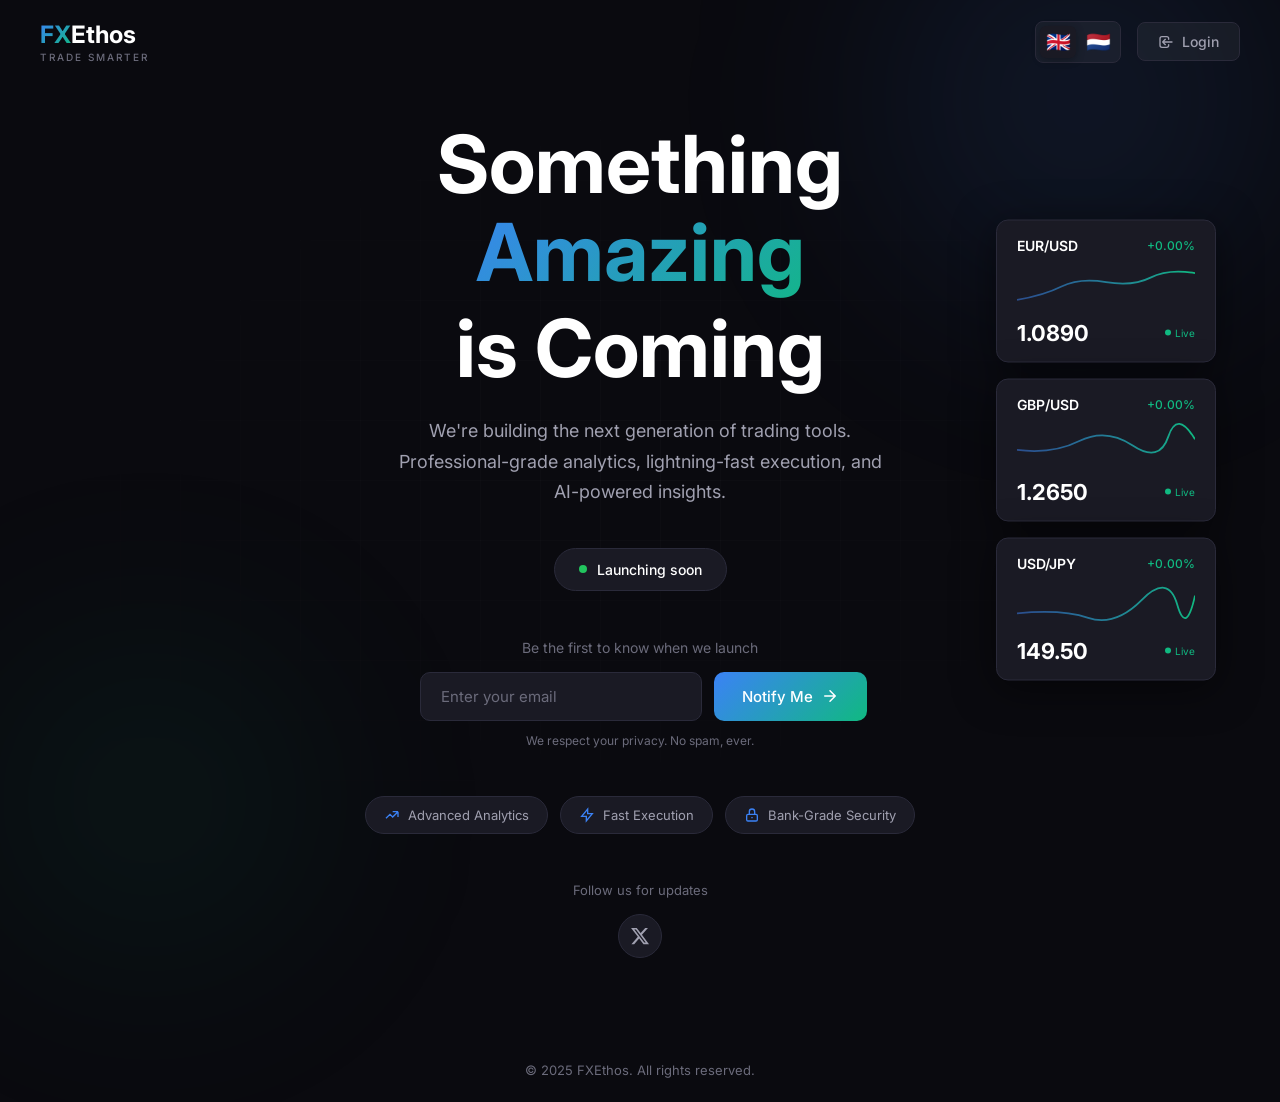
==== commit c7fc65e9: "Fix gradient text clipping on 'Amazing' title Add padding-bottom to prevent descenders (like 'g') fr" ====
--- a/index.html
+++ b/index.html
@@ -223,6 +223,7 @@
             -webkit-background-clip: text;
             -webkit-text-fill-color: transparent;
             background-clip: text;
+            padding-bottom: 0.1em;
         }
 
         .tagline {
@@ -606,16 +607,19 @@
 
         <div class="notify-section">
             <p class="notify-text" data-i18n="notifyText">Be the first to know when we launch</p>
-            <form class="notify-form" id="notifyForm" action="https://formspree.io/f/xjggbkoe" method="POST">
+            <form class="notify-form" id="notifyForm">
                 <input
                     type="email"
-                    name="email"
+                    name="EMAIL"
                     data-i18n-placeholder="emailPlaceholder"
                     placeholder="Enter your email"
                     class="email-input"
                     required
                 >
-                <input type="hidden" name="_subject" value="New FXEthos Signup!">
+                <!-- Mailchimp honeypot - do not remove -->
+                <div style="position: absolute; left: -5000px;" aria-hidden="true">
+                    <input type="text" name="b_7a936477bb83a80f8a676ac1f_cf27a32e25" tabindex="-1" value="">
+                </div>
                 <button type="submit" class="btn-primary">
                     <span data-i18n="notifyBtn">Notify Me</span>
                     <svg xmlns="http://www.w3.org/2000/svg" width="18" height="18" viewBox="0 0 24 24" fill="none" stroke="currentColor" stroke-width="2" stroke-linecap="round" stroke-linejoin="round">
@@ -821,8 +825,8 @@
         // Initialize language on page load
         setLanguage(currentLang);
 
-        // Form submission with Formspree
-        document.getElementById('notifyForm').addEventListener('submit', async function(e) {
+        // Form submission with Mailchimp
+        document.getElementById('notifyForm').addEventListener('submit', function(e) {
             e.preventDefault();
 
             const form = this;
@@ -835,16 +839,15 @@
             btnTextSpan.textContent = translations[currentLang].sending;
             submitBtn.disabled = true;
 
-            try {
-                const response = await fetch(form.action, {
-                    method: 'POST',
-                    body: new FormData(form),
-                    headers: {
-                        'Accept': 'application/json'
-                    }
-                });
-
-                if (response.ok) {
+            // Mailchimp JSONP URL
+            const mailchimpUrl = 'https://fxethos.us7.list-manage.com/subscribe/post-json?u=7a936477bb83a80f8a676ac1f&id=cf27a32e25&f_id=005343e4f0';
+
+            // Build URL with email parameter
+            const url = mailchimpUrl + '&EMAIL=' + encodeURIComponent(email) + '&c=handleMailchimpResponse';
+
+            // Create callback function
+            window.handleMailchimpResponse = function(response) {
+                if (response.result === 'success') {
                     // Show success message
                     document.getElementById('successMessage').classList.add('show');
                     form.querySelector('.email-input').value = '';
@@ -854,15 +857,37 @@
                         document.getElementById('successMessage').classList.remove('show');
                     }, 5000);
                 } else {
-                    alert(translations[currentLang].error);
+                    // Check if already subscribed (not really an error)
+                    if (response.msg && response.msg.includes('already subscribed')) {
+                        document.getElementById('successMessage').classList.add('show');
+                        form.querySelector('.email-input').value = '';
+                        setTimeout(() => {
+                            document.getElementById('successMessage').classList.remove('show');
+                        }, 5000);
+                    } else {
+                        alert(translations[currentLang].error);
+                    }
                 }
-            } catch (error) {
+
+                // Reset button
+                btnTextSpan.textContent = originalText;
+                submitBtn.disabled = false;
+
+                // Clean up script tag
+                const script = document.getElementById('mailchimp-script');
+                if (script) script.remove();
+            };
+
+            // Create and append JSONP script
+            const script = document.createElement('script');
+            script.id = 'mailchimp-script';
+            script.src = url;
+            script.onerror = function() {
                 alert(translations[currentLang].error);
-            }
-
-            // Reset button
-            btnTextSpan.textContent = originalText;
-            submitBtn.disabled = false;
+                btnTextSpan.textContent = originalText;
+                submitBtn.disabled = false;
+            };
+            document.body.appendChild(script);
         });
 
         // Live forex prices from API
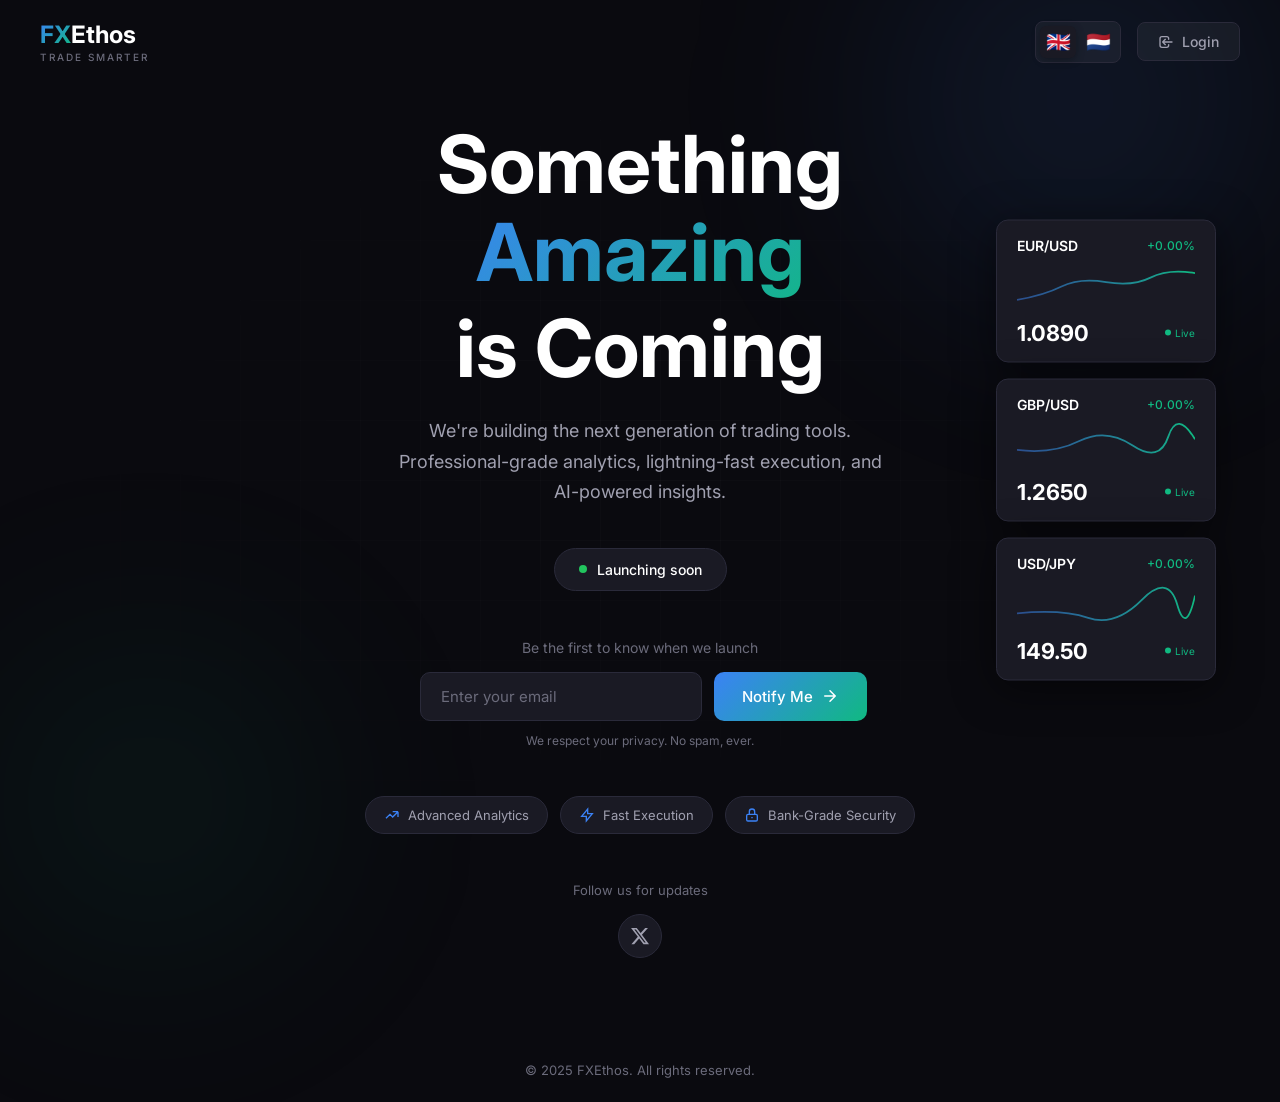
==== commit 298c342a: "Fix forex percentage change to show actual daily change Fetch yesterday's rates from Frankfurter API" ====
--- a/index.html
+++ b/index.html
@@ -899,24 +899,40 @@
 
         async function fetchForexPrices() {
             try {
-                // Fetch EUR and GBP rates
-                const [eurResponse, gbpResponse] = await Promise.all([
+                // Get yesterday's date for historical comparison
+                const yesterday = new Date();
+                yesterday.setDate(yesterday.getDate() - 1);
+                const yesterdayStr = yesterday.toISOString().split('T')[0];
+
+                // Fetch current and yesterday's rates
+                const [eurResponse, gbpResponse, eurYesterdayResponse, gbpYesterdayResponse] = await Promise.all([
                     fetch('https://open.er-api.com/v6/latest/EUR'),
-                    fetch('https://open.er-api.com/v6/latest/GBP')
+                    fetch('https://open.er-api.com/v6/latest/GBP'),
+                    fetch(`https://api.frankfurter.app/${yesterdayStr}?from=EUR&to=USD,JPY`),
+                    fetch(`https://api.frankfurter.app/${yesterdayStr}?from=GBP&to=USD`)
                 ]);
                 const eurData = await eurResponse.json();
                 const gbpData = await gbpResponse.json();
+                const eurYesterday = await eurYesterdayResponse.json();
+                const gbpYesterday = await gbpYesterdayResponse.json();
 
                 if (eurData.rates) {
                     pairs.EURUSD.price = eurData.rates.USD;
                     pairs.USDJPY.price = eurData.rates.JPY / eurData.rates.USD; // USD/JPY
-                    if (pairs.EURUSD.open === null) pairs.EURUSD.open = pairs.EURUSD.price;
-                    if (pairs.USDJPY.open === null) pairs.USDJPY.open = pairs.USDJPY.price;
                 }
                 if (gbpData.rates) {
                     pairs.GBPUSD.price = gbpData.rates.USD;
-                    if (pairs.GBPUSD.open === null) pairs.GBPUSD.open = pairs.GBPUSD.price;
                 }
+
+                // Set yesterday's prices as "open" for daily change calculation
+                if (eurYesterday.rates) {
+                    pairs.EURUSD.open = eurYesterday.rates.USD;
+                    pairs.USDJPY.open = eurYesterday.rates.JPY / eurYesterday.rates.USD;
+                }
+                if (gbpYesterday.rates) {
+                    pairs.GBPUSD.open = gbpYesterday.rates.USD;
+                }
+
                 updateAllPrices();
             } catch (error) {
                 console.log('Using simulated prices');
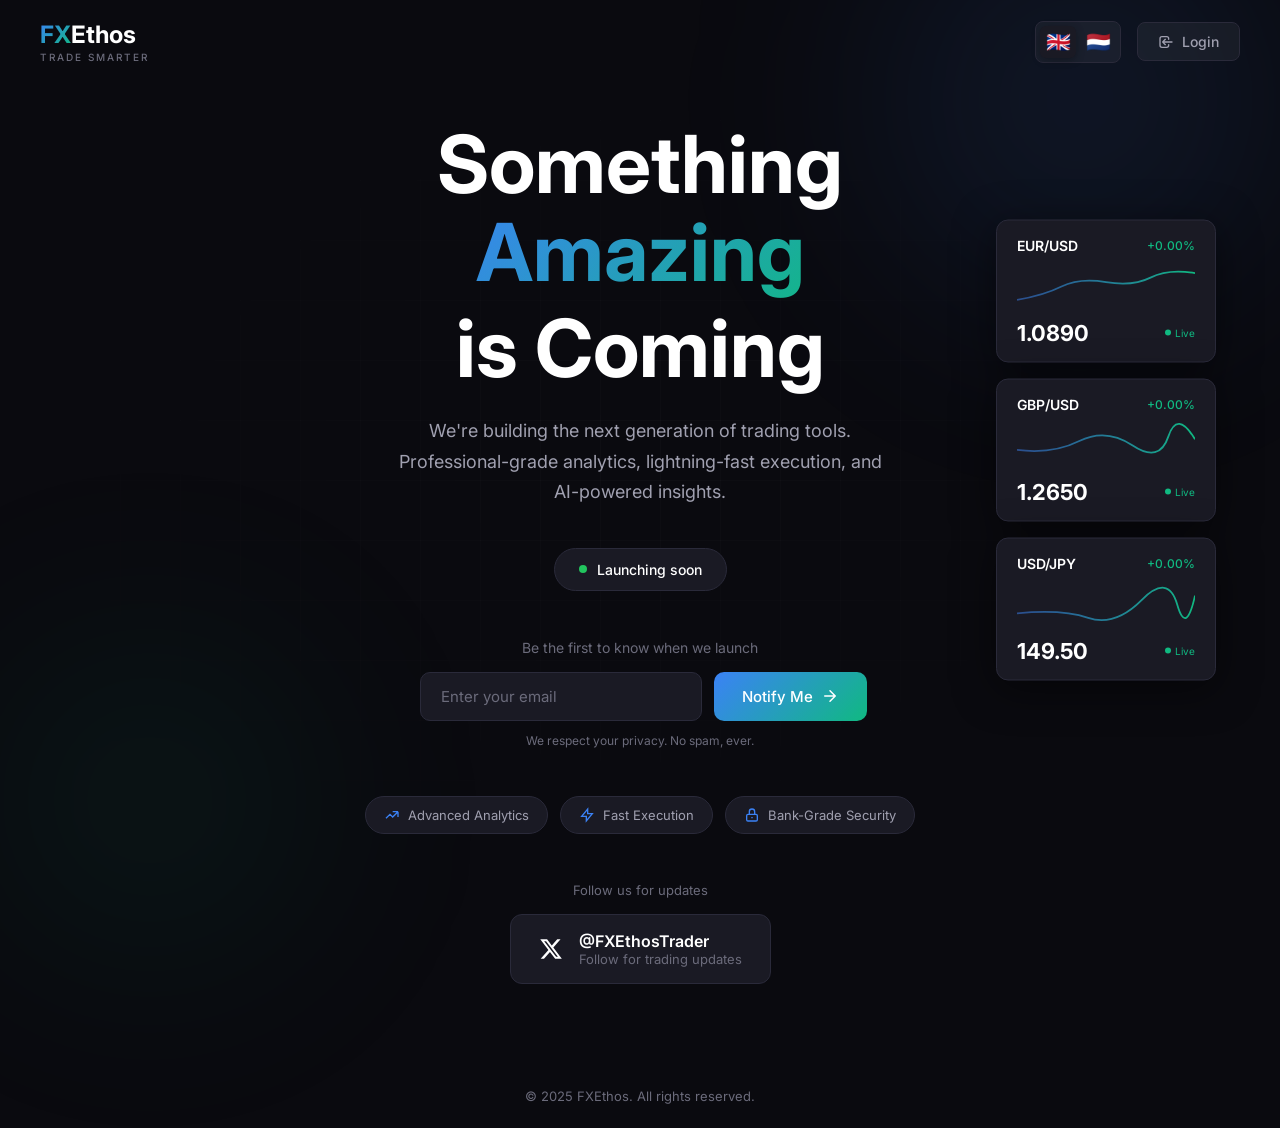
==== commit e84a7a5d: "Add spotlight cursor and enhanced X follow card - Add subtle cursor spotlight effect that follows mo" ====
--- a/index.html
+++ b/index.html
@@ -534,6 +534,65 @@
             }
         }
 
+        /* Cursor Spotlight */
+        .cursor-spotlight {
+            position: fixed;
+            width: 400px;
+            height: 400px;
+            background: radial-gradient(circle, rgba(59, 130, 246, 0.15) 0%, rgba(16, 185, 129, 0.05) 40%, transparent 70%);
+            border-radius: 50%;
+            pointer-events: none;
+            z-index: 0;
+            transform: translate(-50%, -50%);
+            transition: opacity 0.3s ease;
+            opacity: 0;
+        }
+
+        .cursor-spotlight.active {
+            opacity: 1;
+        }
+
+        /* X Follow Card */
+        .x-follow-card {
+            display: inline-flex;
+            align-items: center;
+            gap: 16px;
+            padding: 16px 28px;
+            background: var(--color-bg-card);
+            border: 1px solid var(--color-border);
+            border-radius: 12px;
+            text-decoration: none;
+            color: var(--color-text);
+            transition: all 0.3s ease;
+        }
+
+        .x-follow-card:hover {
+            border-color: var(--color-primary);
+            transform: translateY(-2px);
+            box-shadow: 0 8px 30px rgba(59, 130, 246, 0.2);
+        }
+
+        .x-follow-card svg {
+            width: 24px;
+            height: 24px;
+        }
+
+        .x-follow-info {
+            display: flex;
+            flex-direction: column;
+            align-items: flex-start;
+        }
+
+        .x-handle {
+            font-weight: 600;
+            font-size: 16px;
+        }
+
+        .x-cta {
+            font-size: 13px;
+            color: var(--color-text-muted);
+        }
+
         /* Success message */
         .success-message {
             display: none;
@@ -558,6 +617,9 @@
     </style>
 </head>
 <body>
+    <!-- Cursor Spotlight -->
+    <div class="cursor-spotlight"></div>
+
     <!-- Background Effects -->
     <div class="bg-effects">
         <div class="gradient-orb orb-1"></div>
@@ -656,13 +718,15 @@
 
         <div class="social-section">
             <p class="social-text" data-i18n="socialText">Follow us for updates</p>
-            <div class="social-links">
-                <a href="https://x.com/FXEthosTrader" target="_blank" aria-label="Twitter" class="social-link">
-                    <svg xmlns="http://www.w3.org/2000/svg" width="20" height="20" fill="currentColor" viewBox="0 0 24 24">
-                        <path d="M18.244 2.25h3.308l-7.227 8.26 8.502 11.24H16.17l-5.214-6.817L4.99 21.75H1.68l7.73-8.835L1.254 2.25H8.08l4.713 6.231zm-1.161 17.52h1.833L7.084 4.126H5.117z"/>
-                    </svg>
-                </a>
-            </div>
+            <a href="https://x.com/FXEthosTrader" target="_blank" class="x-follow-card">
+                <svg xmlns="http://www.w3.org/2000/svg" width="24" height="24" fill="currentColor" viewBox="0 0 24 24">
+                    <path d="M18.244 2.25h3.308l-7.227 8.26 8.502 11.24H16.17l-5.214-6.817L4.99 21.75H1.68l7.73-8.835L1.254 2.25H8.08l4.713 6.231zm-1.161 17.52h1.833L7.084 4.126H5.117z"/>
+                </svg>
+                <div class="x-follow-info">
+                    <span class="x-handle">@FXEthosTrader</span>
+                    <span class="x-cta" data-i18n="xCta">Follow for trading updates</span>
+                </div>
+            </a>
         </div>
     </main>
 
@@ -757,6 +821,7 @@
                 feature2: 'Fast Execution',
                 feature3: 'Bank-Grade Security',
                 socialText: 'Follow us for updates',
+                xCta: 'Follow for trading updates',
                 footer: '© 2025 FXEthos. All rights reserved.',
                 sending: 'Sending...',
                 error: 'Oops! Something went wrong. Please try again.'
@@ -777,6 +842,7 @@
                 feature2: 'Snelle Uitvoering',
                 feature3: 'Bank-Level Beveiliging',
                 socialText: 'Volg ons voor updates',
+                xCta: 'Volg voor trading updates',
                 footer: '© 2025 FXEthos. Alle rechten voorbehouden.',
                 sending: 'Verzenden...',
                 error: 'Oeps! Er ging iets mis. Probeer het opnieuw.'
@@ -970,6 +1036,18 @@
 
         // Update display every 3 seconds with micro-fluctuations
         setInterval(updateAllPrices, 3000);
+
+        // Cursor spotlight effect
+        const spotlight = document.querySelector('.cursor-spotlight');
+        document.addEventListener('mousemove', (e) => {
+            spotlight.style.left = e.clientX + 'px';
+            spotlight.style.top = e.clientY + 'px';
+            spotlight.classList.add('active');
+        });
+        document.addEventListener('mouseleave', () => {
+            spotlight.classList.remove('active');
+        });
+
     </script>
 </body>
 </html>
